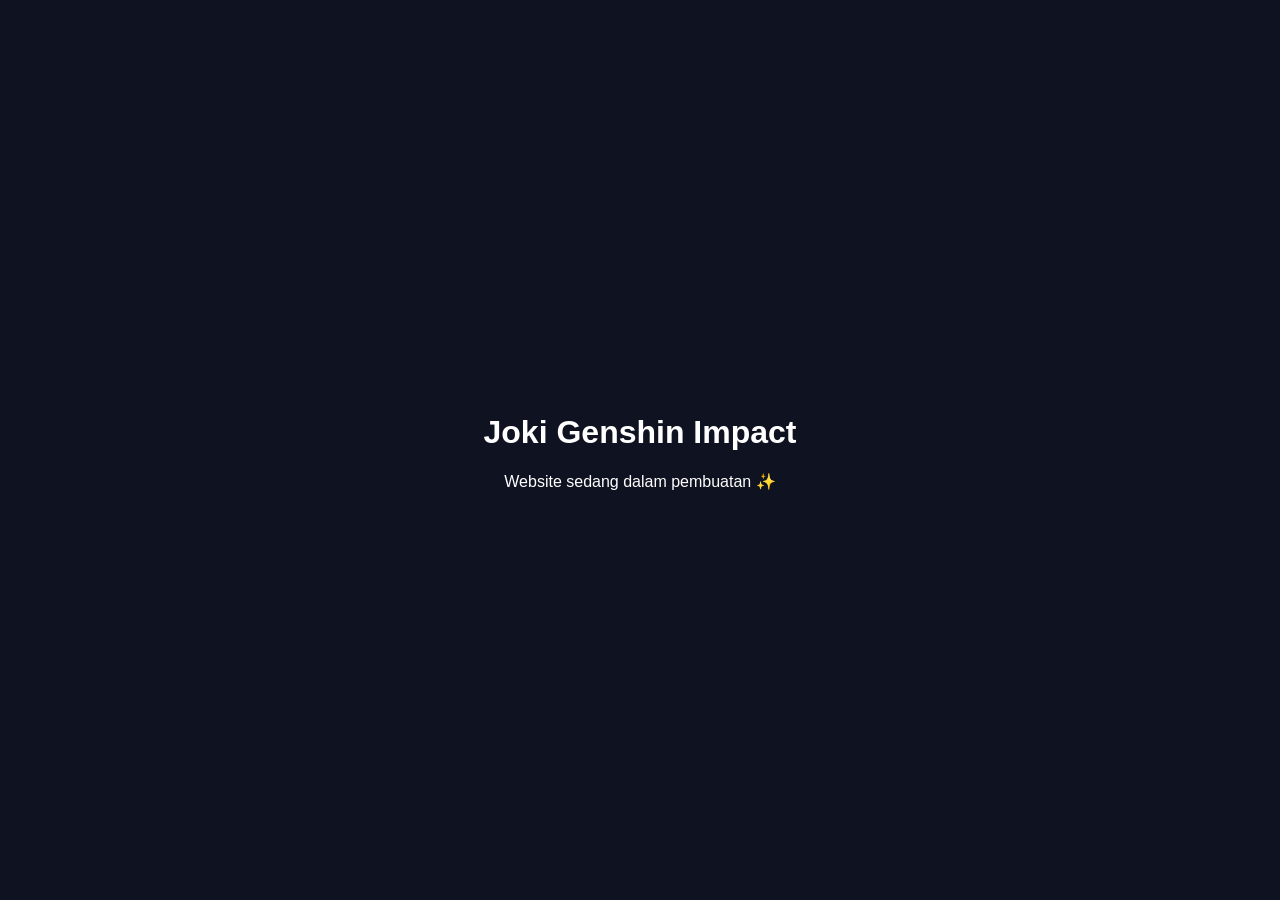
==== index.html @ 16ff42fd "Create index.html" ====
<!DOCTYPE html>
<html lang="id">
<head>
  <meta charset="UTF-8">
  <meta name="viewport" content="width=device-width, initial-scale=1.0">
  <title>Joki Genshin Impact</title>
  <style>
    body { font-family: sans-serif; background: #0f1220; color: #fff;
           display: flex; align-items: center; justify-content: center;
           height: 100vh; margin: 0; text-align: center; }
  </style>
</head>
<body>
  <div>
    <h1>Joki Genshin Impact</h1>
    <p>Website sedang dalam pembuatan ✨</p>
  </div>
</body>
</html>
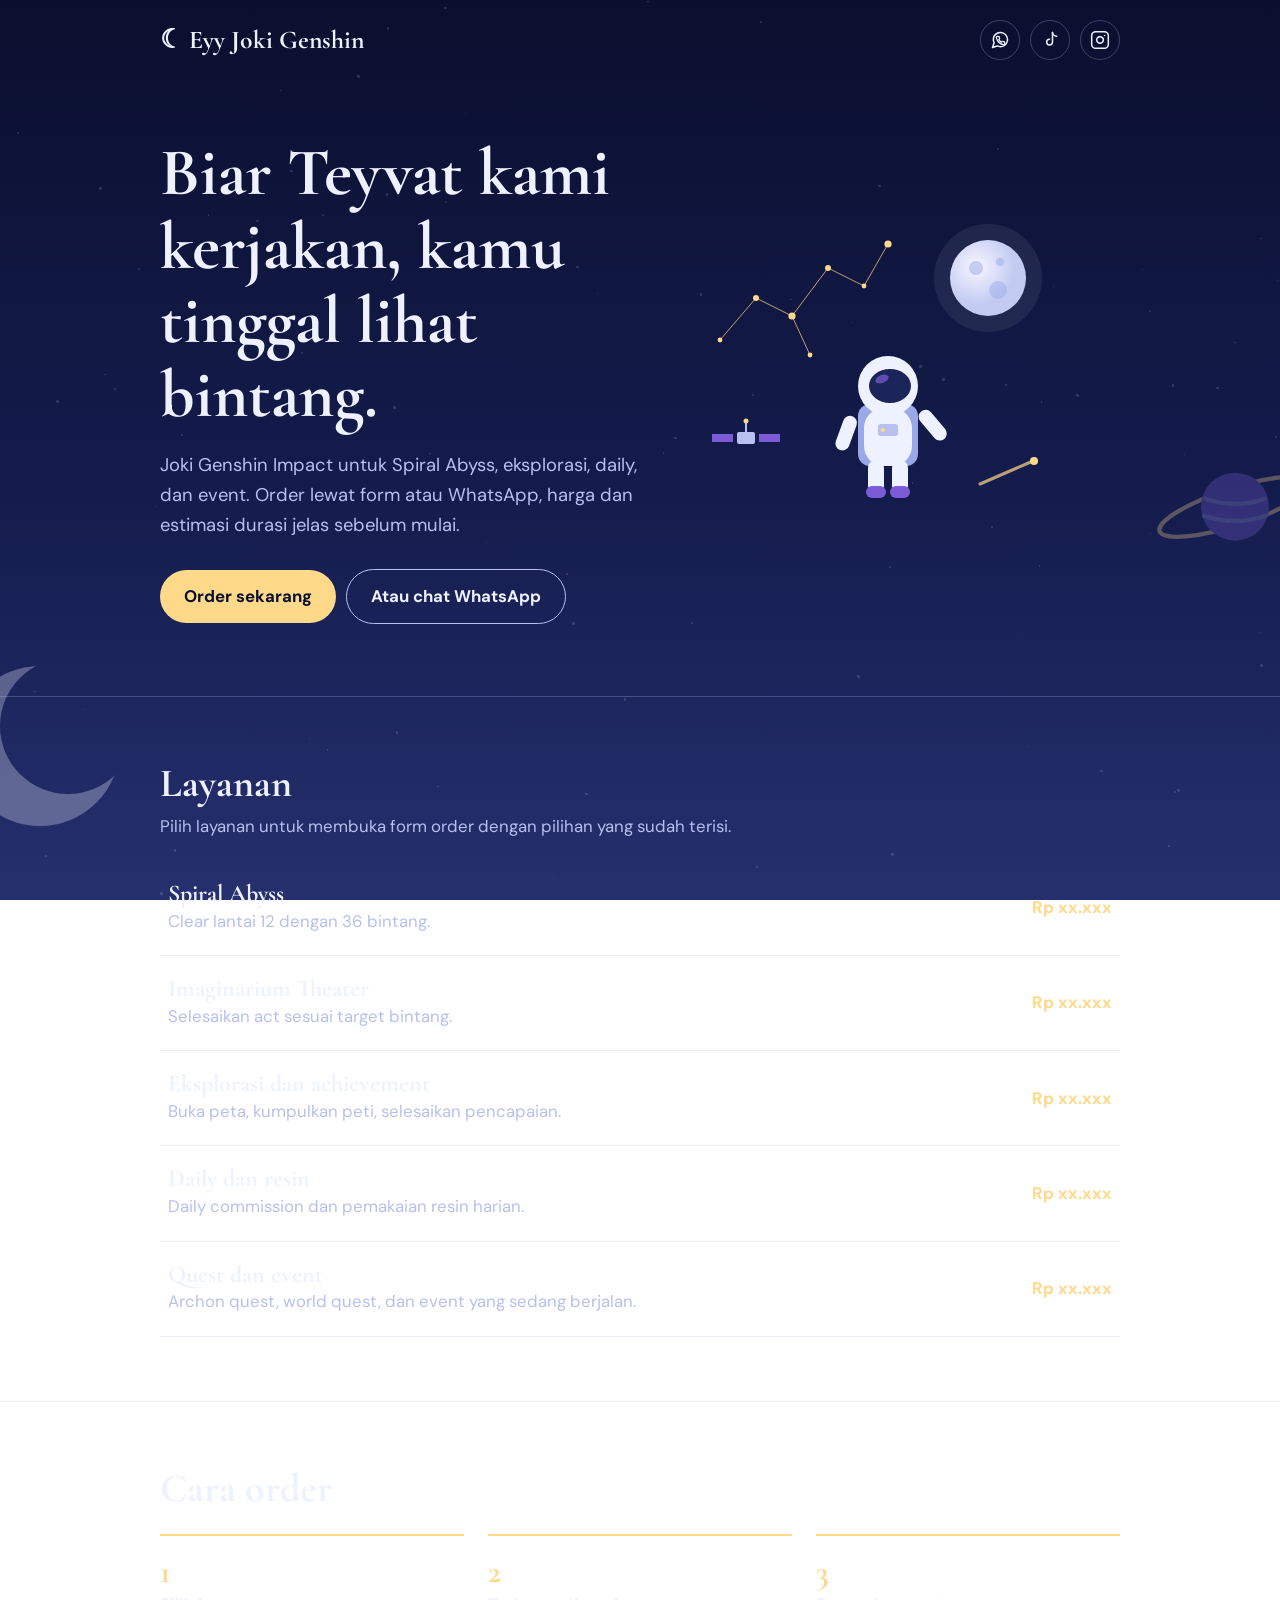
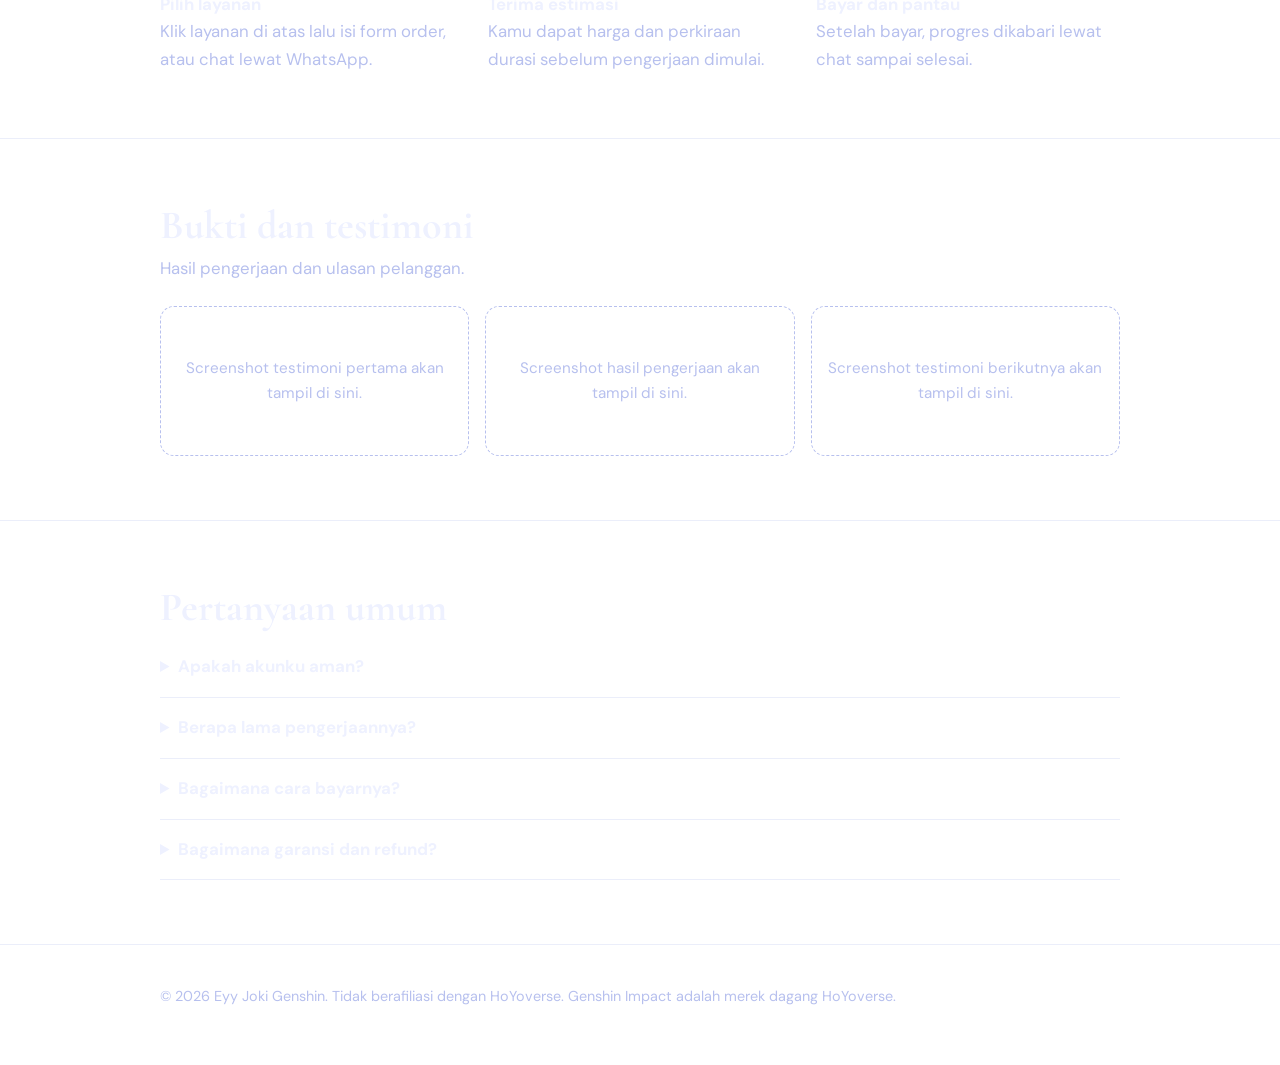
==== commit 9384508e: "Add files via upload" ====
--- a/index.html
+++ b/index.html
@@ -1,19 +1,122 @@
 <!DOCTYPE html>
 <html lang="id">
 <head>
-  <meta charset="UTF-8">
-  <meta name="viewport" content="width=device-width, initial-scale=1.0">
-  <title>Joki Genshin Impact</title>
-  <style>
-    body { font-family: sans-serif; background: #0f1220; color: #fff;
-           display: flex; align-items: center; justify-content: center;
-           height: 100vh; margin: 0; text-align: center; }
-  </style>
+<meta charset="UTF-8">
+<meta name="viewport" content="width=device-width, initial-scale=1.0">
+<title>Eyy Joki Genshin</title>
+<meta name="description" content="Joki Genshin Impact: Spiral Abyss, eksplorasi, daily, dan event. Order lewat WhatsApp.">
+<link rel="preconnect" href="https://fonts.googleapis.com">
+<link rel="preconnect" href="https://fonts.gstatic.com" crossorigin>
+<link href="https://fonts.googleapis.com/css2?family=Cormorant+Garamond:wght@500;700&family=DM+Sans:wght@400;500;700&display=swap" rel="stylesheet">
+<link rel="stylesheet" href="style.css">
 </head>
 <body>
-  <div>
-    <h1>Joki Genshin Impact</h1>
-    <p>Website sedang dalam pembuatan ✨</p>
+<div id="stars" aria-hidden="true"></div>
+
+<header>
+  <div class="wrap">
+    <a class="brand" href="#">☾ Eyy Joki Genshin</a>
+    <div id="social" class="social"></div>
   </div>
+</header>
+
+<main>
+  <div class="wrap hero">
+    <div>
+      <h1>Biar Teyvat kami kerjakan, kamu tinggal lihat bintang.</h1>
+      <p class="lead">Joki Genshin Impact untuk Spiral Abyss, eksplorasi, daily, dan event. Order lewat form atau WhatsApp, harga dan estimasi durasi jelas sebelum mulai.</p>
+      <a class="btn" href="order.html">Order sekarang</a><a class="btn ghost wa" href="#">Atau chat WhatsApp</a>
+    </div>
+    <div class="sky" aria-hidden="true">
+      <svg viewBox="0 0 360 320">
+        <defs><radialGradient id="mg" cx=".35" cy=".35"><stop offset="0" stop-color="#f7f5ff"/><stop offset="1" stop-color="#c3cbf3"/></radialGradient></defs>
+        <g transform="translate(10 10) scale(.6)">
+          <line x1="20" y1="190" x2="80" y2="120"/><line x1="80" y1="120" x2="140" y2="150"/>
+          <line x1="140" y1="150" x2="200" y2="70"/><line x1="200" y1="70" x2="260" y2="100"/>
+          <line x1="260" y1="100" x2="300" y2="30"/><line x1="140" y1="150" x2="170" y2="215"/>
+          <circle class="st" cx="20" cy="190" r="4"/><circle class="st" cx="80" cy="120" r="5"/><circle class="st" cx="140" cy="150" r="6"/>
+          <circle class="st" cx="200" cy="70" r="5"/><circle class="st" cx="260" cy="100" r="4"/><circle class="st" cx="300" cy="30" r="6"/><circle class="st" cx="170" cy="215" r="4"/>
+        </g>
+        <circle cx="290" cy="62" r="54" fill="#eef1ff" opacity=".08"/>
+        <circle cx="290" cy="62" r="38" fill="url(#mg)"/>
+        <circle cx="278" cy="52" r="7" fill="#9aa8e8" opacity=".5"/><circle cx="300" cy="74" r="9" fill="#9aa8e8" opacity=".45"/><circle cx="302" cy="46" r="4" fill="#9aa8e8" opacity=".5"/>
+        <path d="M335 245L282 268" stroke="#ffd98a" stroke-width="3" stroke-linecap="round" opacity=".7"/><circle cx="336" cy="245" r="4" fill="#ffd98a"/>
+        <g transform="translate(48 222)"><g class="sat">
+          <rect x="-9" y="-6" width="18" height="12" rx="2" fill="#b7c0ee"/>
+          <rect x="-34" y="-4" width="21" height="8" fill="#7c5cd6"/><rect x="13" y="-4" width="21" height="8" fill="#7c5cd6"/>
+          <path d="M0-6V-15" stroke="#b7c0ee" stroke-width="2"/><circle cy="-17" r="2.5" fill="#ffd98a"/>
+        </g></g>
+        <g transform="translate(190 200)"><g class="astro">
+          <rect x="-30" y="-12" width="60" height="62" rx="12" fill="#9aa8e8"/>
+          <rect x="-20" y="44" width="16" height="34" rx="8" fill="#eef1ff"/><rect x="4" y="44" width="16" height="34" rx="8" fill="#eef1ff"/>
+          <rect x="-22" y="70" width="20" height="12" rx="6" fill="#7c5cd6"/><rect x="2" y="70" width="20" height="12" rx="6" fill="#7c5cd6"/>
+          <rect x="-24" y="-8" width="48" height="58" rx="20" fill="#eef1ff"/>
+          <rect x="-10" y="8" width="20" height="12" rx="3" fill="#b7c0ee"/><circle cx="-5" cy="14" r="2" fill="#ffd98a"/>
+          <rect x="-44" y="0" width="14" height="36" rx="7" fill="#eef1ff" transform="rotate(20 -37 4)"/>
+          <rect x="30" y="-6" width="14" height="36" rx="7" fill="#eef1ff" transform="rotate(-40 37 0)"/>
+          <circle cx="0" cy="-30" r="30" fill="#eef1ff"/><ellipse cx="2" cy="-30" rx="21" ry="17" fill="#1b2559"/>
+          <ellipse cx="-6" cy="-37" rx="7" ry="4" fill="#7c5cd6" opacity=".7" transform="rotate(-20 -6 -37)"/>
+        </g></g>
+      </svg>
+    </div>
+  </div>
+
+  <section class="block" id="layanan">
+    <div class="wrap">
+      <h2>Layanan</h2>
+      <p class="muted">Pilih layanan untuk membuka form order dengan pilihan yang sudah terisi.</p>
+      <!-- GANTI harga "Rp xx.xxx" sesuai pricelist-mu -->
+      <div style="margin-top:20px">
+        <a class="row" href="order.html?svc=Spiral%20Abyss"><span><span class="svc-name">Spiral Abyss</span><span class="muted">Clear lantai 12 dengan 36 bintang.</span></span><span class="price">Rp xx.xxx</span></a>
+        <a class="row" href="order.html?svc=Imaginarium%20Theater"><span><span class="svc-name">Imaginarium Theater</span><span class="muted">Selesaikan act sesuai target bintang.</span></span><span class="price">Rp xx.xxx</span></a>
+        <a class="row" href="order.html?svc=Eksplorasi%20dan%20achievement"><span><span class="svc-name">Eksplorasi dan achievement</span><span class="muted">Buka peta, kumpulkan peti, selesaikan pencapaian.</span></span><span class="price">Rp xx.xxx</span></a>
+        <a class="row" href="order.html?svc=Daily%20dan%20resin"><span><span class="svc-name">Daily dan resin</span><span class="muted">Daily commission dan pemakaian resin harian.</span></span><span class="price">Rp xx.xxx</span></a>
+        <a class="row" href="order.html?svc=Quest%20dan%20event"><span><span class="svc-name">Quest dan event</span><span class="muted">Archon quest, world quest, dan event yang sedang berjalan.</span></span><span class="price">Rp xx.xxx</span></a>
+      </div>
+    </div>
+  </section>
+
+  <section class="block" id="cara">
+    <div class="wrap">
+      <h2>Cara order</h2>
+      <ol class="steps">
+        <li><strong>Pilih layanan</strong><br><span class="muted">Klik layanan di atas lalu isi form order, atau chat lewat WhatsApp.</span></li>
+        <li><strong>Terima estimasi</strong><br><span class="muted">Kamu dapat harga dan perkiraan durasi sebelum pengerjaan dimulai.</span></li>
+        <li><strong>Bayar dan pantau</strong><br><span class="muted">Setelah bayar, progres dikabari lewat chat sampai selesai.</span></li>
+      </ol>
+    </div>
+  </section>
+
+  <section class="block" id="testimoni">
+    <div class="wrap">
+      <h2>Bukti dan testimoni</h2>
+      <p class="muted">Hasil pengerjaan dan ulasan pelanggan.</p>
+      <!-- GANTI kotak di bawah dengan <img src="nama-file.jpg" alt="..."> saat screenshot sudah ada -->
+      <div class="proof">
+        <div>Screenshot testimoni pertama akan tampil di sini.</div>
+        <div>Screenshot hasil pengerjaan akan tampil di sini.</div>
+        <div>Screenshot testimoni berikutnya akan tampil di sini.</div>
+      </div>
+    </div>
+  </section>
+
+  <section class="block" id="faq">
+    <div class="wrap">
+      <h2>Pertanyaan umum</h2>
+      <details><summary>Apakah akunku aman?</summary><p>Joki dengan login akun melanggar aturan HoYoverse, jadi selalu ada risiko sanksi pada akun. Risiko itu tidak bisa dijamin nol. Pertimbangkan dulu sebelum order, dan tanyakan detailnya lewat chat.</p></details>
+      <details><summary>Berapa lama pengerjaannya?</summary><p>Tergantung layanan dan kondisi akunmu. Estimasi durasi diberikan sebelum pengerjaan dimulai.</p></details>
+      <details><summary>Bagaimana cara bayarnya?</summary><p>Metode pembayaran diinfokan lewat WhatsApp setelah kamu menyetujui harga.</p></details>
+      <details><summary>Bagaimana garansi dan refund?</summary><p>Kebijakan garansi dan refund dijelaskan sebelum kamu bayar.</p></details>
+    </div>
+  </section>
+</main>
+
+<footer>
+  <div class="wrap">
+    <p>© 2026 Eyy Joki Genshin. Tidak berafiliasi dengan HoYoverse. Genshin Impact adalah merek dagang HoYoverse.</p>
+  </div>
+</footer>
+
+<script src="site.js"></script>
 </body>
 </html>
--- a/style.css
+++ b/style.css
@@ -0,0 +1,72 @@
+:root{--night:#0a0f2e;--dusk:#1b2559;--mist:#b7c0ee;--moon:#eef1ff;--star:#ffd98a;--nebula:#7c5cd6;--line:rgba(183,192,238,.28)}
+*{box-sizing:border-box}
+html{scroll-behavior:smooth}
+body{margin:0;color:var(--moon);font:400 1.05rem/1.65 "DM Sans",system-ui,sans-serif;background:linear-gradient(180deg,#0a0f2e 0%,#141c4d 55%,#26306e 100%) fixed;min-height:100vh}
+#stars{position:fixed;inset:0;pointer-events:none;z-index:0}
+#stars i{position:absolute;border-radius:50%;background:#fff;opacity:.15;animation:tw 4s ease-in-out infinite}
+@keyframes tw{50%{opacity:.9}}
+main,header,footer{position:relative;z-index:1}
+.wrap{width:min(960px,100% - 40px);margin:0 auto}
+h1,h2,.brand,.svc-name{font-family:"Cormorant Garamond",Georgia,serif;font-weight:700;line-height:1.1}
+h1{font-size:clamp(2.5rem,7vw,4.2rem);margin:0 0 18px}
+h2{font-size:clamp(1.8rem,4vw,2.5rem);margin:0 0 8px}
+p{margin:0}
+.muted{color:var(--mist)}
+.btn{display:inline-block;background:var(--star);color:var(--night);font-weight:700;text-decoration:none;padding:13px 24px;border-radius:999px}
+.btn:hover{background:#fff}
+a:focus-visible,summary:focus-visible{outline:3px solid var(--star);outline-offset:3px}
+header .wrap{display:flex;justify-content:space-between;align-items:center;padding:20px 0}
+.brand{font-size:1.6rem;color:var(--moon);text-decoration:none}
+.btn.small{padding:9px 18px;font-size:.95rem}
+.hero{display:grid;grid-template-columns:1.2fr 1fr;gap:32px;align-items:center;padding:56px 0 72px}
+.hero p.lead{max-width:34rem;margin-bottom:28px;color:var(--mist);font-size:1.15rem}
+.sky svg{width:100%;height:auto;max-width:360px;justify-self:center}
+.sky line{stroke:var(--star);stroke-width:1.5;stroke-dasharray:140;stroke-dashoffset:140;animation:draw 2.4s ease forwards;opacity:.8}
+.sky line:nth-of-type(2){animation-delay:.5s}.sky line:nth-of-type(3){animation-delay:1s}
+.sky line:nth-of-type(4){animation-delay:1.5s}.sky line:nth-of-type(5){animation-delay:2s}
+.sky line:nth-of-type(6){animation-delay:2.4s}
+@keyframes draw{to{stroke-dashoffset:0}}
+.sky .st{fill:var(--star)}
+section.block{padding:64px 0;border-top:1px solid var(--line)}
+.row{display:flex;justify-content:space-between;align-items:center;gap:16px;padding:20px 8px;border-bottom:1px solid var(--line);text-decoration:none;color:inherit}
+.row:hover{background:rgba(124,92,214,.18)}
+.svc-name{font-size:1.5rem;display:block}
+.price{white-space:nowrap;font-weight:700;color:var(--star)}
+.steps{list-style:none;padding:0;margin:24px 0 0;display:grid;grid-template-columns:repeat(3,1fr);gap:24px;counter-reset:s}
+.steps li{counter-increment:s;padding-top:16px;border-top:2px solid var(--star)}
+.steps li::before{content:counter(s);display:block;font:700 2rem "Cormorant Garamond",Georgia,serif;color:var(--star)}
+.proof{display:grid;grid-template-columns:repeat(3,1fr);gap:16px;margin-top:24px}
+.proof div{min-height:150px;display:flex;align-items:center;justify-content:center;text-align:center;padding:16px;border:1px dashed var(--mist);border-radius:14px;color:var(--mist);font-size:.95rem}
+details{border-bottom:1px solid var(--line);padding:16px 0}
+summary{cursor:pointer;font-weight:700}
+details p{margin-top:10px;color:var(--mist);max-width:40rem}
+footer{padding:40px 0 56px;border-top:1px solid var(--line);color:var(--mist);font-size:.9rem}
+@media(max-width:720px){.hero{grid-template-columns:1fr;padding-top:32px}.sky{order:-1}.sky svg{max-width:240px}.steps,.proof{grid-template-columns:1fr}.row{align-items:flex-start;flex-direction:column;gap:6px}}
+@media(prefers-reduced-motion:reduce){#stars i{animation:none;opacity:.6}.sky line{animation:none;stroke-dashoffset:0}html{scroll-behavior:auto}}
+
+.social{display:flex;gap:10px}
+.icon-btn{width:40px;height:40px;display:grid;place-items:center;border:1px solid var(--line);border-radius:50%;color:var(--moon);transition:background .2s,color .2s}
+.icon-btn:hover{background:var(--star);color:var(--night)}
+.icon-btn svg{width:20px;height:20px;fill:none;stroke:currentColor;stroke-width:1.8;stroke-linecap:round;stroke-linejoin:round}
+.btn.ghost{background:transparent;color:var(--moon);border:1px solid var(--mist)}
+.btn.ghost:hover{background:rgba(238,241,255,.14)}
+.hero .btn+.btn{margin-left:10px}
+.astro,.sat{animation:float 7s ease-in-out infinite}
+.sat{animation-duration:10s;animation-direction:reverse}
+@keyframes float{50%{transform:translateY(-9px)}}
+.deco{position:fixed;inset:0;z-index:0;pointer-events:none;overflow:hidden}
+.deco svg{position:absolute;opacity:.3}
+.deco .d-moon{width:200px;left:-60px;bottom:6%}
+.deco .d-planet{width:170px;right:-40px;top:50%}
+.order h1{margin-top:24px}
+form{display:grid;gap:18px;max-width:560px;margin-top:28px}
+label{display:grid;gap:6px;font-weight:500}
+input,select,textarea{font:inherit;color:var(--moon);color-scheme:dark;background:rgba(10,15,46,.7);border:1px solid var(--line);border-radius:12px;padding:12px 14px}
+input:focus-visible,select:focus-visible,textarea:focus-visible{outline:3px solid var(--star);outline-offset:2px}
+.actions{display:flex;flex-wrap:wrap;gap:12px}
+button.btn{border:0;font:inherit;font-weight:700;cursor:pointer}
+button.btn.ghost{border:1px solid var(--mist)}
+#status{min-height:1.6em;color:var(--star)}
+.note{font-size:.95rem;color:var(--mist);max-width:36rem}
+@media(max-width:720px){.deco{display:none}.hero .btn+.btn{margin:12px 0 0}}
+@media(prefers-reduced-motion:reduce){.astro,.sat{animation:none}}
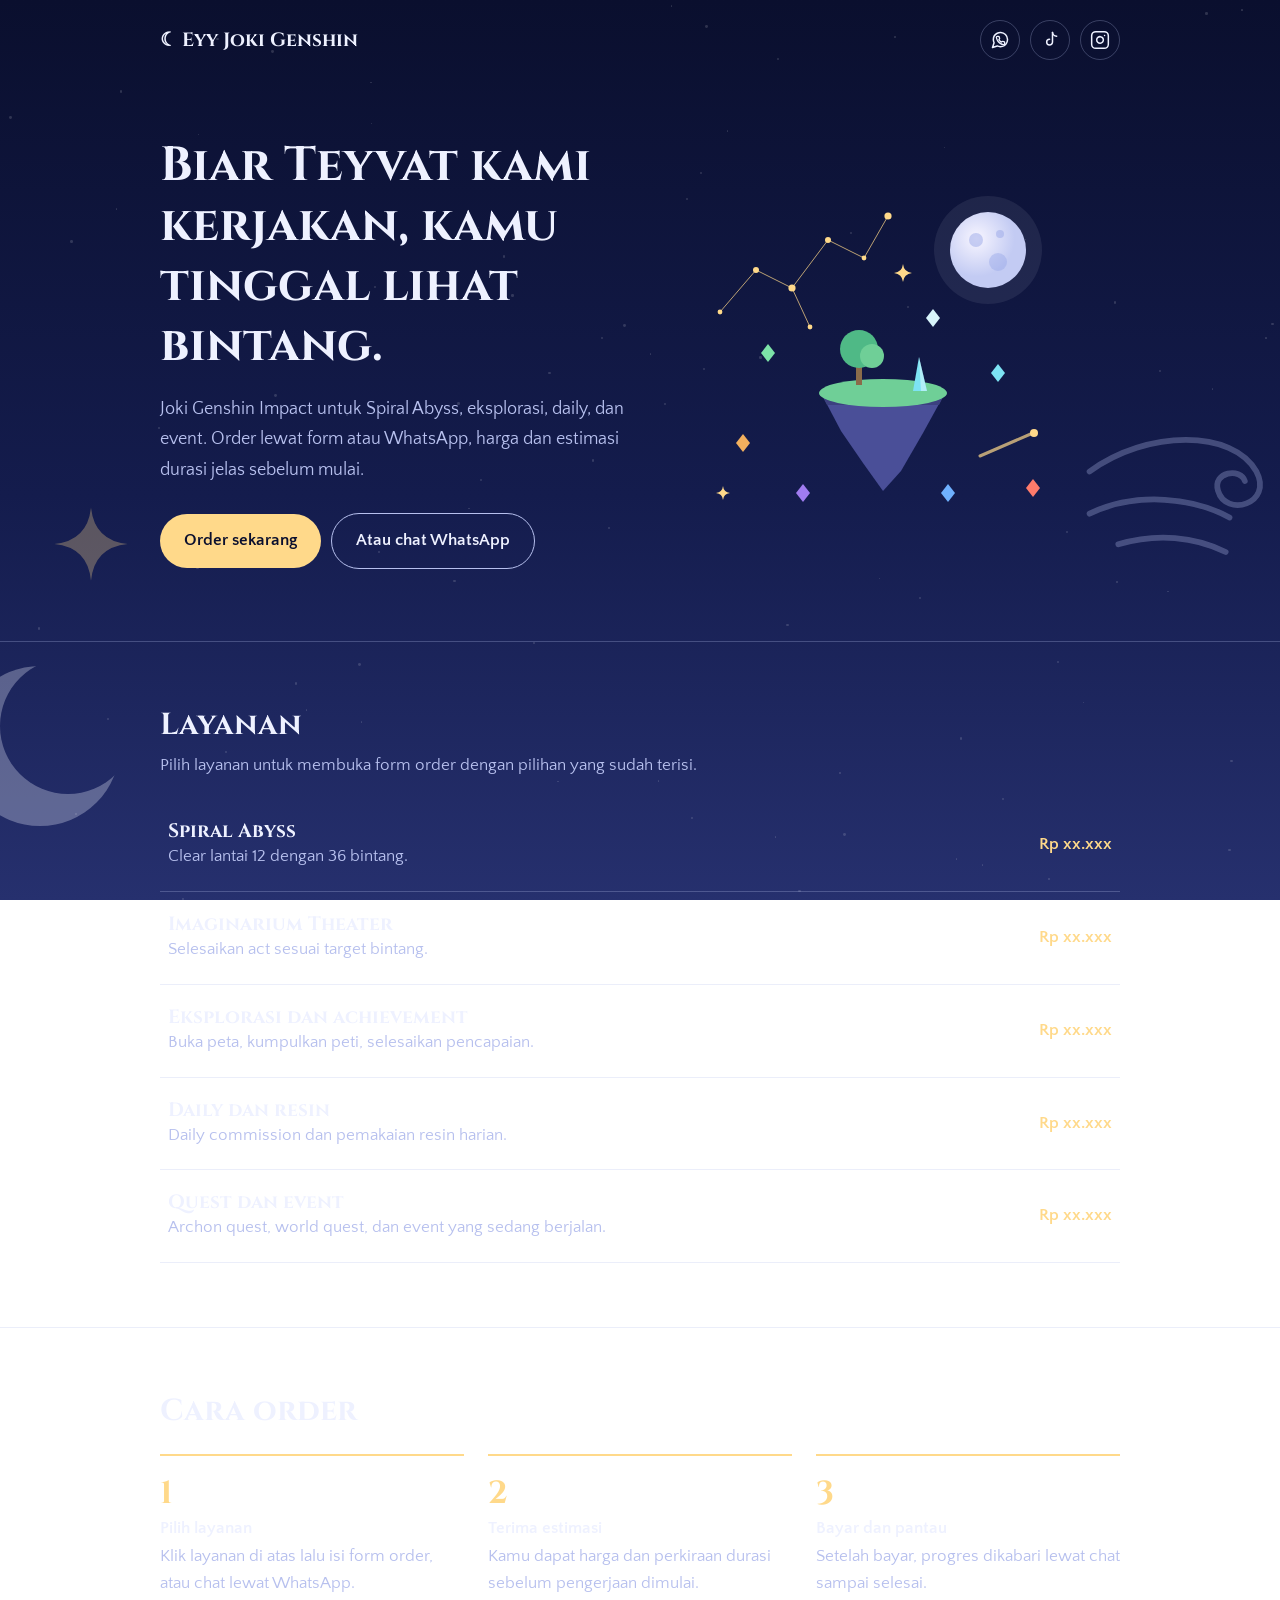
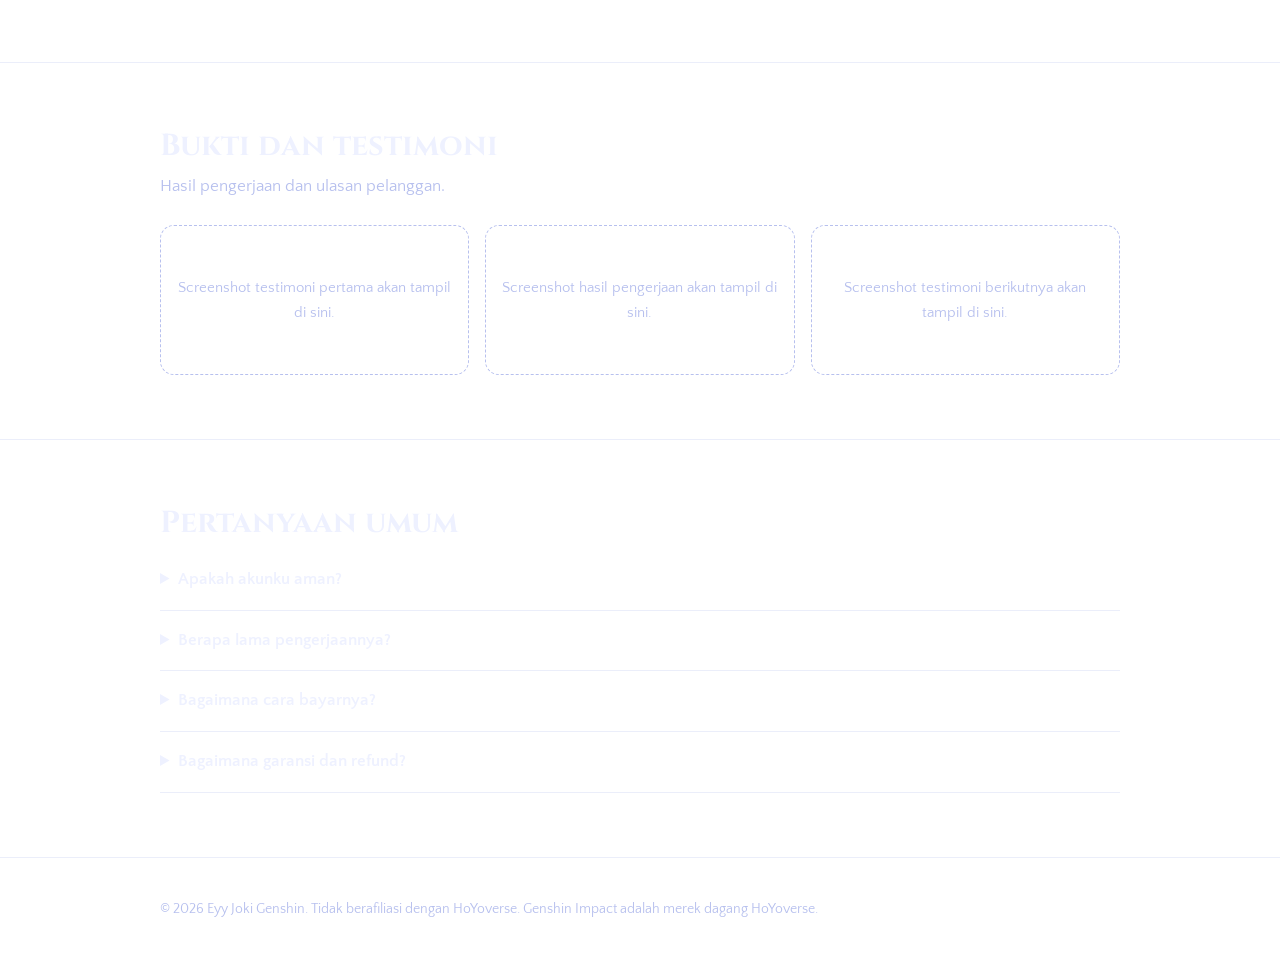
==== commit fb935ca2: "Add files via upload" ====
--- a/index.html
+++ b/index.html
@@ -7,7 +7,7 @@
 <meta name="description" content="Joki Genshin Impact: Spiral Abyss, eksplorasi, daily, dan event. Order lewat WhatsApp.">
 <link rel="preconnect" href="https://fonts.googleapis.com">
 <link rel="preconnect" href="https://fonts.gstatic.com" crossorigin>
-<link href="https://fonts.googleapis.com/css2?family=Cormorant+Garamond:wght@500;700&family=DM+Sans:wght@400;500;700&display=swap" rel="stylesheet">
+<link href="https://fonts.googleapis.com/css2?family=Cinzel:wght@500;700&family=Quattrocento+Sans:wght@400;700&display=swap" rel="stylesheet">
 <link rel="stylesheet" href="style.css">
 </head>
 <body>
@@ -41,22 +41,16 @@
         <circle cx="290" cy="62" r="38" fill="url(#mg)"/>
         <circle cx="278" cy="52" r="7" fill="#9aa8e8" opacity=".5"/><circle cx="300" cy="74" r="9" fill="#9aa8e8" opacity=".45"/><circle cx="302" cy="46" r="4" fill="#9aa8e8" opacity=".5"/>
         <path d="M335 245L282 268" stroke="#ffd98a" stroke-width="3" stroke-linecap="round" opacity=".7"/><circle cx="336" cy="245" r="4" fill="#ffd98a"/>
-        <g transform="translate(48 222)"><g class="sat">
-          <rect x="-9" y="-6" width="18" height="12" rx="2" fill="#b7c0ee"/>
-          <rect x="-34" y="-4" width="21" height="8" fill="#7c5cd6"/><rect x="13" y="-4" width="21" height="8" fill="#7c5cd6"/>
-          <path d="M0-6V-15" stroke="#b7c0ee" stroke-width="2"/><circle cy="-17" r="2.5" fill="#ffd98a"/>
+        <g class="sat"><path transform="translate(70 165)" d="M0-9L7 0 0 9-7 0Z" fill="#7de3a8"/><path transform="translate(300 185)" d="M0-9L7 0 0 9-7 0Z" fill="#7de3f4"/><path transform="translate(45 255)" d="M0-9L7 0 0 9-7 0Z" fill="#f2b05e"/><path transform="translate(105 305)" d="M0-9L7 0 0 9-7 0Z" fill="#a07cf0"/><path transform="translate(250 305)" d="M0-9L7 0 0 9-7 0Z" fill="#6fb1ff"/><path transform="translate(335 300)" d="M0-9L7 0 0 9-7 0Z" fill="#ff7b6b"/><path transform="translate(235 130)" d="M0-9L7 0 0 9-7 0Z" fill="#d8f4fb"/></g>
+        <g transform="translate(185 205)"><g class="astro">
+          <path d="M-62 0H62L40 40 18 78 0 98-20 70-42 38Z" fill="#4a4f98"/>
+          <path d="M-62 0H62L56 12H-56Z" fill="#3c4180"/>
+          <ellipse cx="0" cy="0" rx="64" ry="14" fill="#6fcf97"/>
+          <rect x="-27" y="-34" width="6" height="26" fill="#8b6b4a"/>
+          <circle cx="-24" cy="-44" r="19" fill="#4fb986"/><circle cx="-11" cy="-37" r="12" fill="#6fcf97"/>
+          <path d="M30-2 36-36 44-2Z" fill="#7de3f4"/><path d="M36-36 44-2H38Z" fill="#fff" opacity=".4"/>
         </g></g>
-        <g transform="translate(190 200)"><g class="astro">
-          <rect x="-30" y="-12" width="60" height="62" rx="12" fill="#9aa8e8"/>
-          <rect x="-20" y="44" width="16" height="34" rx="8" fill="#eef1ff"/><rect x="4" y="44" width="16" height="34" rx="8" fill="#eef1ff"/>
-          <rect x="-22" y="70" width="20" height="12" rx="6" fill="#7c5cd6"/><rect x="2" y="70" width="20" height="12" rx="6" fill="#7c5cd6"/>
-          <rect x="-24" y="-8" width="48" height="58" rx="20" fill="#eef1ff"/>
-          <rect x="-10" y="8" width="20" height="12" rx="3" fill="#b7c0ee"/><circle cx="-5" cy="14" r="2" fill="#ffd98a"/>
-          <rect x="-44" y="0" width="14" height="36" rx="7" fill="#eef1ff" transform="rotate(20 -37 4)"/>
-          <rect x="30" y="-6" width="14" height="36" rx="7" fill="#eef1ff" transform="rotate(-40 37 0)"/>
-          <circle cx="0" cy="-30" r="30" fill="#eef1ff"/><ellipse cx="2" cy="-30" rx="21" ry="17" fill="#1b2559"/>
-          <ellipse cx="-6" cy="-37" rx="7" ry="4" fill="#7c5cd6" opacity=".7" transform="rotate(-20 -6 -37)"/>
-        </g></g>
+        <g fill="#ffd98a"><path transform="translate(205 85) scale(.9)" d="M0-10Q1-1 10 0Q1 1 0 10Q-1 1-10 0Q-1-1 0-10Z"/><path transform="translate(25 305) scale(.7)" d="M0-10Q1-1 10 0Q1 1 0 10Q-1 1-10 0Q-1-1 0-10Z"/></g>
       </svg>
     </div>
   </div>
@@ -117,6 +111,7 @@
   </div>
 </footer>
 
+<script src="config.js"></script>
 <script src="site.js"></script>
 </body>
 </html>
--- a/style.css
+++ b/style.css
@@ -1,22 +1,22 @@
 :root{--night:#0a0f2e;--dusk:#1b2559;--mist:#b7c0ee;--moon:#eef1ff;--star:#ffd98a;--nebula:#7c5cd6;--line:rgba(183,192,238,.28)}
 *{box-sizing:border-box}
 html{scroll-behavior:smooth}
-body{margin:0;color:var(--moon);font:400 1.05rem/1.65 "DM Sans",system-ui,sans-serif;background:linear-gradient(180deg,#0a0f2e 0%,#141c4d 55%,#26306e 100%) fixed;min-height:100vh}
+body{margin:0;color:var(--moon);font:400 1.05rem/1.65 "Quattrocento Sans",system-ui,sans-serif;background:linear-gradient(180deg,#0a0f2e 0%,#141c4d 55%,#26306e 100%) fixed;min-height:100vh}
 #stars{position:fixed;inset:0;pointer-events:none;z-index:0}
 #stars i{position:absolute;border-radius:50%;background:#fff;opacity:.15;animation:tw 4s ease-in-out infinite}
 @keyframes tw{50%{opacity:.9}}
 main,header,footer{position:relative;z-index:1}
 .wrap{width:min(960px,100% - 40px);margin:0 auto}
-h1,h2,.brand,.svc-name{font-family:"Cormorant Garamond",Georgia,serif;font-weight:700;line-height:1.1}
-h1{font-size:clamp(2.5rem,7vw,4.2rem);margin:0 0 18px}
-h2{font-size:clamp(1.8rem,4vw,2.5rem);margin:0 0 8px}
+h1,h2,.brand,.svc-name{font-family:"Cinzel",Georgia,serif;font-weight:700;line-height:1.25}
+h1{font-size:clamp(1.9rem,5vw,3rem);margin:0 0 18px}
+h2{font-size:clamp(1.4rem,3.4vw,1.9rem);margin:0 0 8px}
 p{margin:0}
 .muted{color:var(--mist)}
 .btn{display:inline-block;background:var(--star);color:var(--night);font-weight:700;text-decoration:none;padding:13px 24px;border-radius:999px}
 .btn:hover{background:#fff}
 a:focus-visible,summary:focus-visible{outline:3px solid var(--star);outline-offset:3px}
 header .wrap{display:flex;justify-content:space-between;align-items:center;padding:20px 0}
-.brand{font-size:1.6rem;color:var(--moon);text-decoration:none}
+.brand{font-size:1.2rem;color:var(--moon);text-decoration:none}
 .btn.small{padding:9px 18px;font-size:.95rem}
 .hero{display:grid;grid-template-columns:1.2fr 1fr;gap:32px;align-items:center;padding:56px 0 72px}
 .hero p.lead{max-width:34rem;margin-bottom:28px;color:var(--mist);font-size:1.15rem}
@@ -30,11 +30,11 @@
 section.block{padding:64px 0;border-top:1px solid var(--line)}
 .row{display:flex;justify-content:space-between;align-items:center;gap:16px;padding:20px 8px;border-bottom:1px solid var(--line);text-decoration:none;color:inherit}
 .row:hover{background:rgba(124,92,214,.18)}
-.svc-name{font-size:1.5rem;display:block}
+.svc-name{font-size:1.2rem;display:block}
 .price{white-space:nowrap;font-weight:700;color:var(--star)}
 .steps{list-style:none;padding:0;margin:24px 0 0;display:grid;grid-template-columns:repeat(3,1fr);gap:24px;counter-reset:s}
 .steps li{counter-increment:s;padding-top:16px;border-top:2px solid var(--star)}
-.steps li::before{content:counter(s);display:block;font:700 2rem "Cormorant Garamond",Georgia,serif;color:var(--star)}
+.steps li::before{content:counter(s);display:block;font:700 2rem "Cinzel",Georgia,serif;color:var(--star)}
 .proof{display:grid;grid-template-columns:repeat(3,1fr);gap:16px;margin-top:24px}
 .proof div{min-height:150px;display:flex;align-items:center;justify-content:center;text-align:center;padding:16px;border:1px dashed var(--mist);border-radius:14px;color:var(--mist);font-size:.95rem}
 details{border-bottom:1px solid var(--line);padding:16px 0}
@@ -57,7 +57,8 @@
 .deco{position:fixed;inset:0;z-index:0;pointer-events:none;overflow:hidden}
 .deco svg{position:absolute;opacity:.3}
 .deco .d-moon{width:200px;left:-60px;bottom:6%}
-.deco .d-planet{width:170px;right:-40px;top:50%}
+.deco .d-wind{width:230px;right:-30px;top:46%}
+.deco .d-spark{width:80px;left:4%;top:56%}
 .order h1{margin-top:24px}
 form{display:grid;gap:18px;max-width:560px;margin-top:28px}
 label{display:grid;gap:6px;font-weight:500}
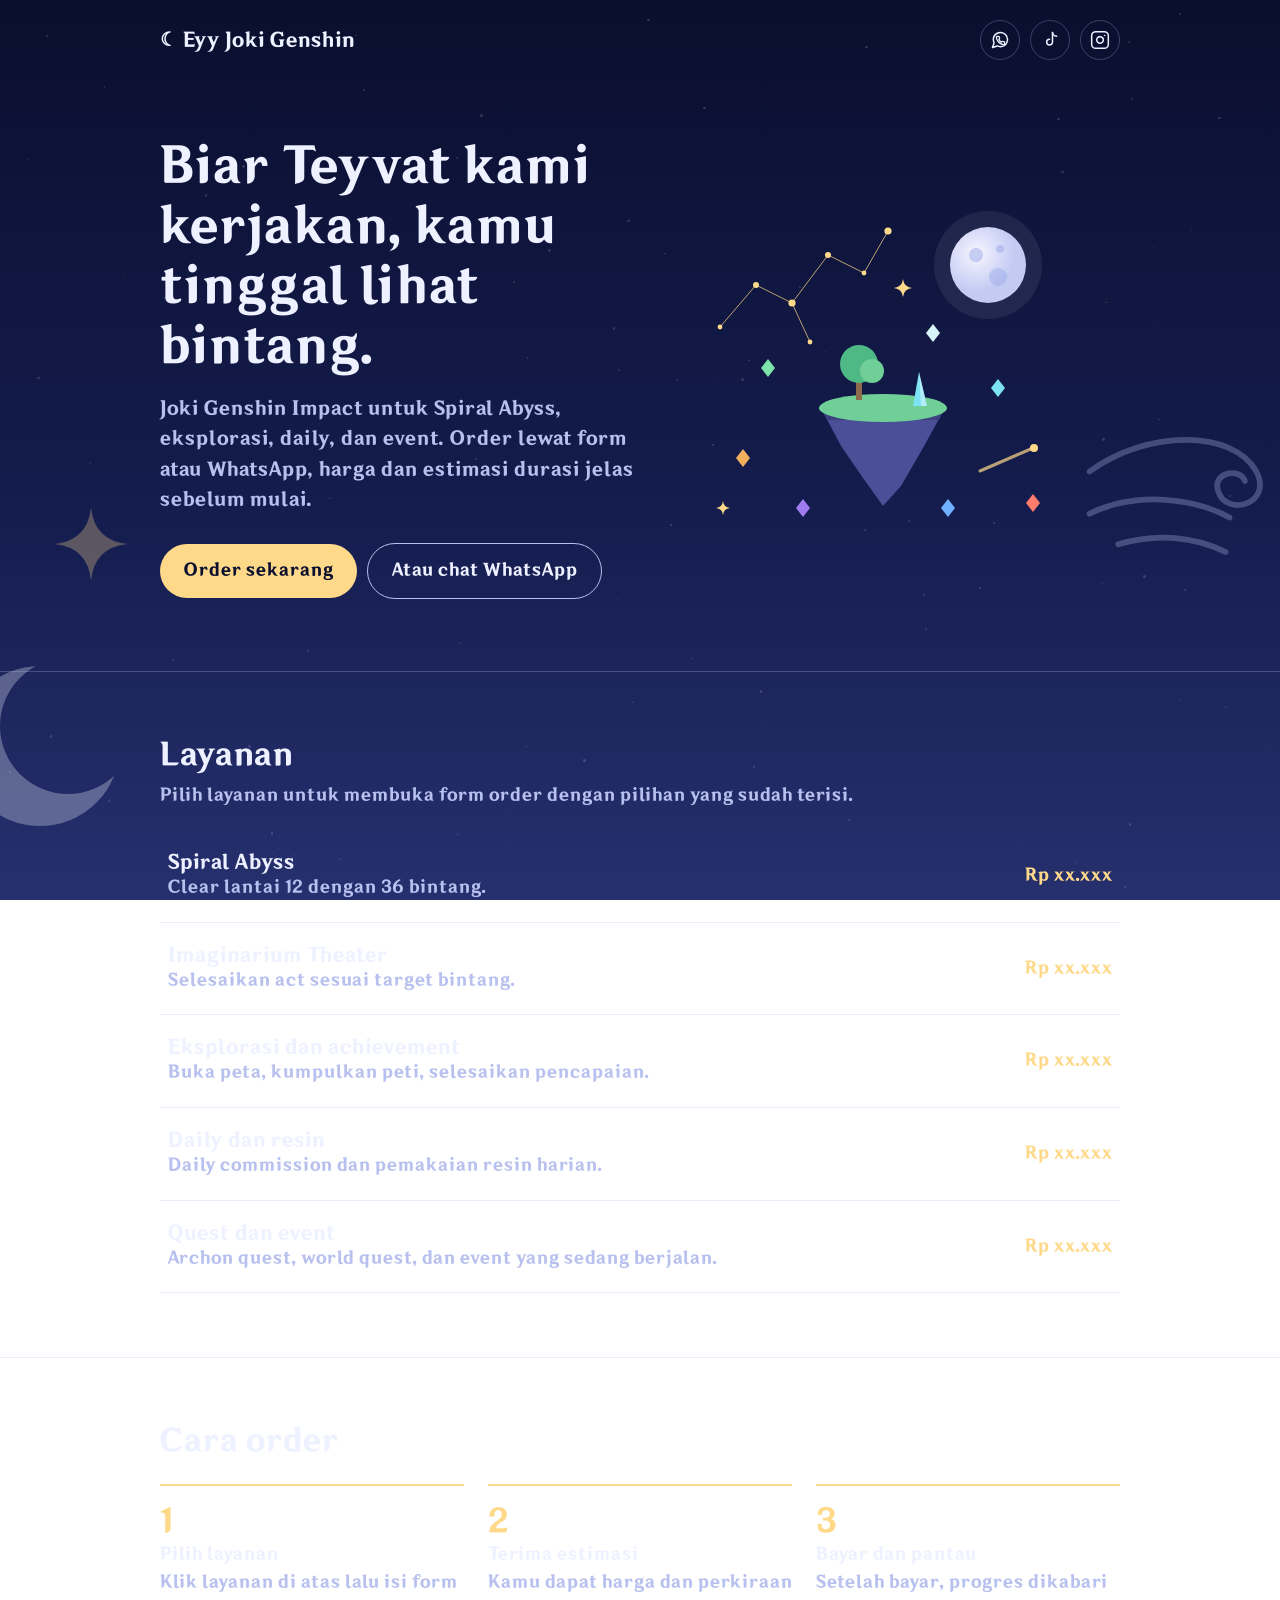
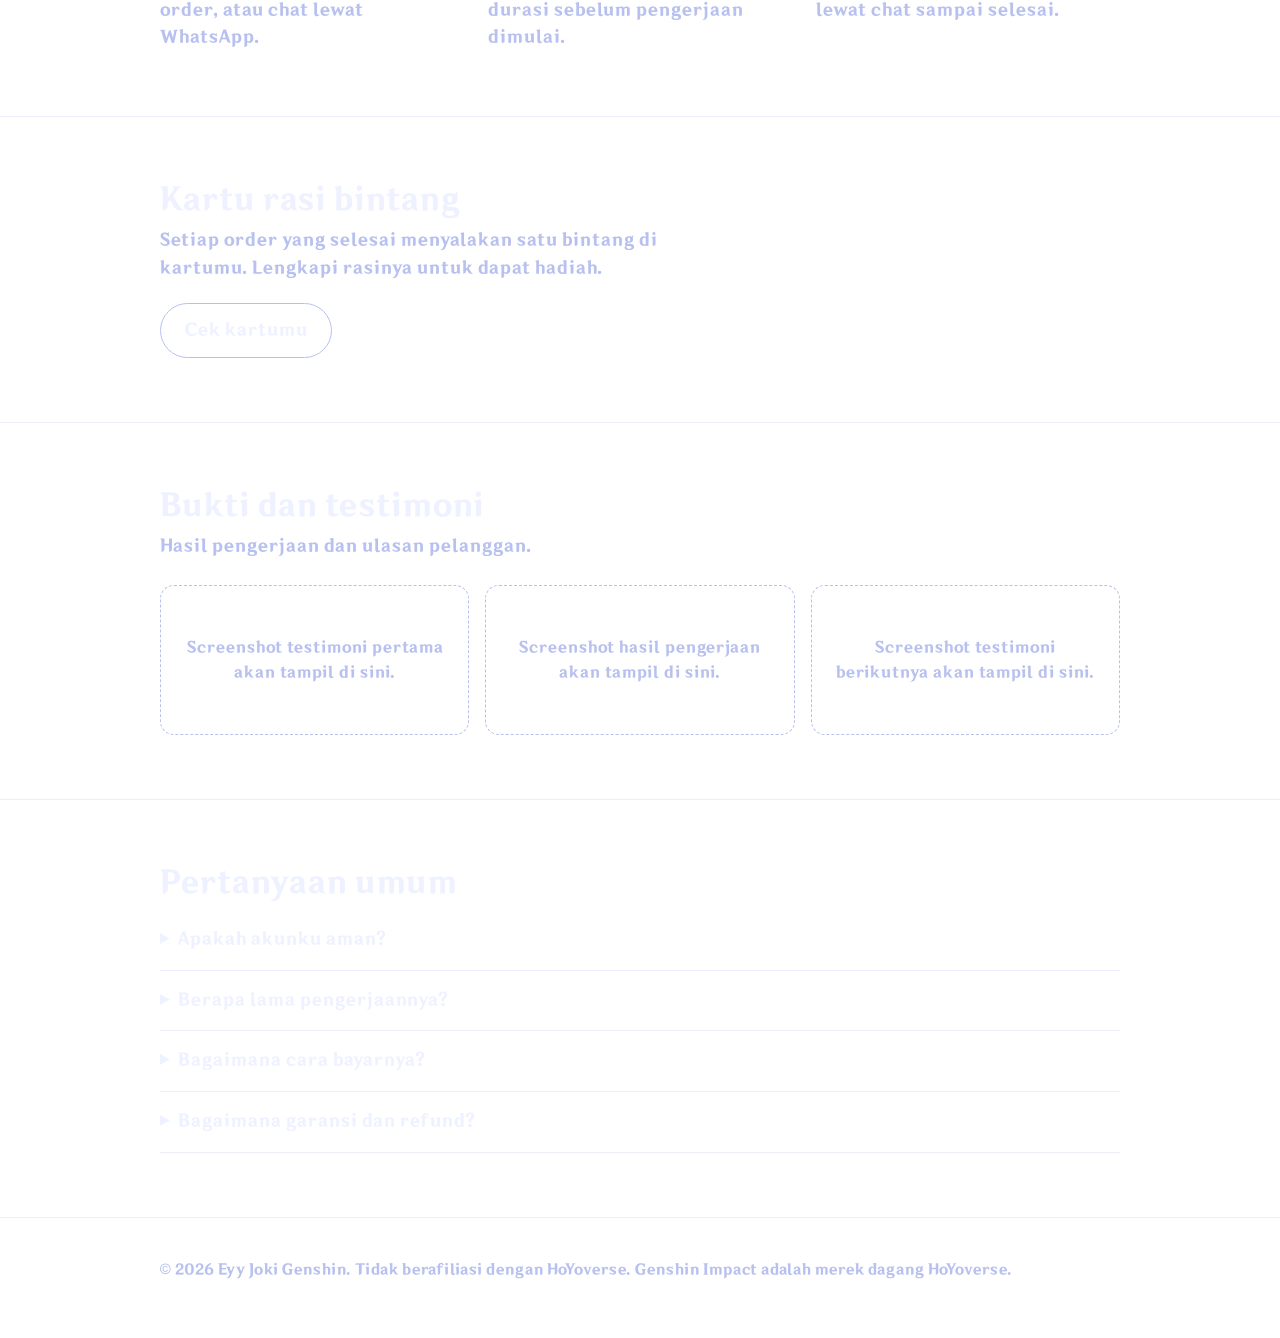
==== commit ffc0200e: "Add files via upload" ====
--- a/index.html
+++ b/index.html
@@ -81,6 +81,14 @@
     </div>
   </section>
 
+  <section class="block" id="kartu">
+    <div class="wrap">
+      <h2>Kartu rasi bintang</h2>
+      <p class="muted" style="max-width:34rem;margin-bottom:20px">Setiap order yang selesai menyalakan satu bintang di kartumu. Lengkapi rasinya untuk dapat hadiah.</p>
+      <a class="btn ghost" href="kartu.html">Cek kartumu</a>
+    </div>
+  </section>
+
   <section class="block" id="testimoni">
     <div class="wrap">
       <h2>Bukti dan testimoni</h2>
--- a/style.css
+++ b/style.css
@@ -1,13 +1,14 @@
+@font-face{font-family:"GI";src:url("GI.ttf") format("truetype");font-weight:100 900;font-display:swap}
 :root{--night:#0a0f2e;--dusk:#1b2559;--mist:#b7c0ee;--moon:#eef1ff;--star:#ffd98a;--nebula:#7c5cd6;--line:rgba(183,192,238,.28)}
 *{box-sizing:border-box}
 html{scroll-behavior:smooth}
-body{margin:0;color:var(--moon);font:400 1.05rem/1.65 "Quattrocento Sans",system-ui,sans-serif;background:linear-gradient(180deg,#0a0f2e 0%,#141c4d 55%,#26306e 100%) fixed;min-height:100vh}
+body{margin:0;color:var(--moon);font:400 1.05rem/1.65 "GI","Quattrocento Sans",system-ui,sans-serif;background:linear-gradient(180deg,#0a0f2e 0%,#141c4d 55%,#26306e 100%) fixed;min-height:100vh}
 #stars{position:fixed;inset:0;pointer-events:none;z-index:0}
 #stars i{position:absolute;border-radius:50%;background:#fff;opacity:.15;animation:tw 4s ease-in-out infinite}
 @keyframes tw{50%{opacity:.9}}
 main,header,footer{position:relative;z-index:1}
 .wrap{width:min(960px,100% - 40px);margin:0 auto}
-h1,h2,.brand,.svc-name{font-family:"Cinzel",Georgia,serif;font-weight:700;line-height:1.25}
+h1,h2,.brand,.svc-name{font-family:"GI","Cinzel",Georgia,serif;font-weight:700;line-height:1.25}
 h1{font-size:clamp(1.9rem,5vw,3rem);margin:0 0 18px}
 h2{font-size:clamp(1.4rem,3.4vw,1.9rem);margin:0 0 8px}
 p{margin:0}
@@ -34,7 +35,7 @@
 .price{white-space:nowrap;font-weight:700;color:var(--star)}
 .steps{list-style:none;padding:0;margin:24px 0 0;display:grid;grid-template-columns:repeat(3,1fr);gap:24px;counter-reset:s}
 .steps li{counter-increment:s;padding-top:16px;border-top:2px solid var(--star)}
-.steps li::before{content:counter(s);display:block;font:700 2rem "Cinzel",Georgia,serif;color:var(--star)}
+.steps li::before{content:counter(s);display:block;font:700 2rem "GI","Cinzel",Georgia,serif;color:var(--star)}
 .proof{display:grid;grid-template-columns:repeat(3,1fr);gap:16px;margin-top:24px}
 .proof div{min-height:150px;display:flex;align-items:center;justify-content:center;text-align:center;padding:16px;border:1px dashed var(--mist);border-radius:14px;color:var(--mist);font-size:.95rem}
 details{border-bottom:1px solid var(--line);padding:16px 0}
@@ -71,3 +72,22 @@
 .note{font-size:.95rem;color:var(--mist);max-width:36rem}
 @media(max-width:720px){.deco{display:none}.hero .btn+.btn{margin:12px 0 0}}
 @media(prefers-reduced-motion:reduce){.astro,.sat{animation:none}}
+
+.lookup .btn{justify-self:start}
+.cardbox{margin-top:24px;max-width:560px;padding:22px;border:1px solid var(--line);border-radius:18px;background:rgba(27,37,89,.6)}
+.cardbox .ch{display:flex;justify-content:space-between;align-items:center;gap:12px}
+.cardbox .ch h2{margin:0}
+.code{font-weight:700;color:var(--star);letter-spacing:.04em}
+.cardbox svg{display:block;width:100%;height:auto;margin:14px auto}
+.ln{stroke:var(--mist);stroke-width:1.5;stroke-dasharray:4 5;opacity:.3}
+.ln.on{stroke:var(--star);stroke-dasharray:140;stroke-dashoffset:140;opacity:.9;animation:draw 1s ease forwards}
+.sd{fill:none;stroke:var(--mist);stroke-width:1.5;opacity:.6}
+.sd.on{fill:var(--star);stroke:none;opacity:1;filter:drop-shadow(0 0 6px #ffd98a);transform-box:fill-box;transform-origin:center;animation:pop .6s ease both}
+@keyframes pop{from{opacity:0;transform:scale(.2)}to{opacity:1;transform:scale(1)}}
+.status-text{font-weight:700;margin:0}
+.rew{list-style:none;padding:0;margin:16px 0 0}
+.rew li{display:flex;justify-content:space-between;gap:12px;padding:12px 0;border-top:1px solid var(--line);color:var(--mist)}
+.rew li.got{color:var(--moon)}
+.rew li.got b{color:var(--star)}
+.rules{max-width:36rem;color:var(--mist);padding-left:20px}
+@media(prefers-reduced-motion:reduce){.ln.on{animation:none;stroke-dashoffset:0}.sd.on{animation:none}}
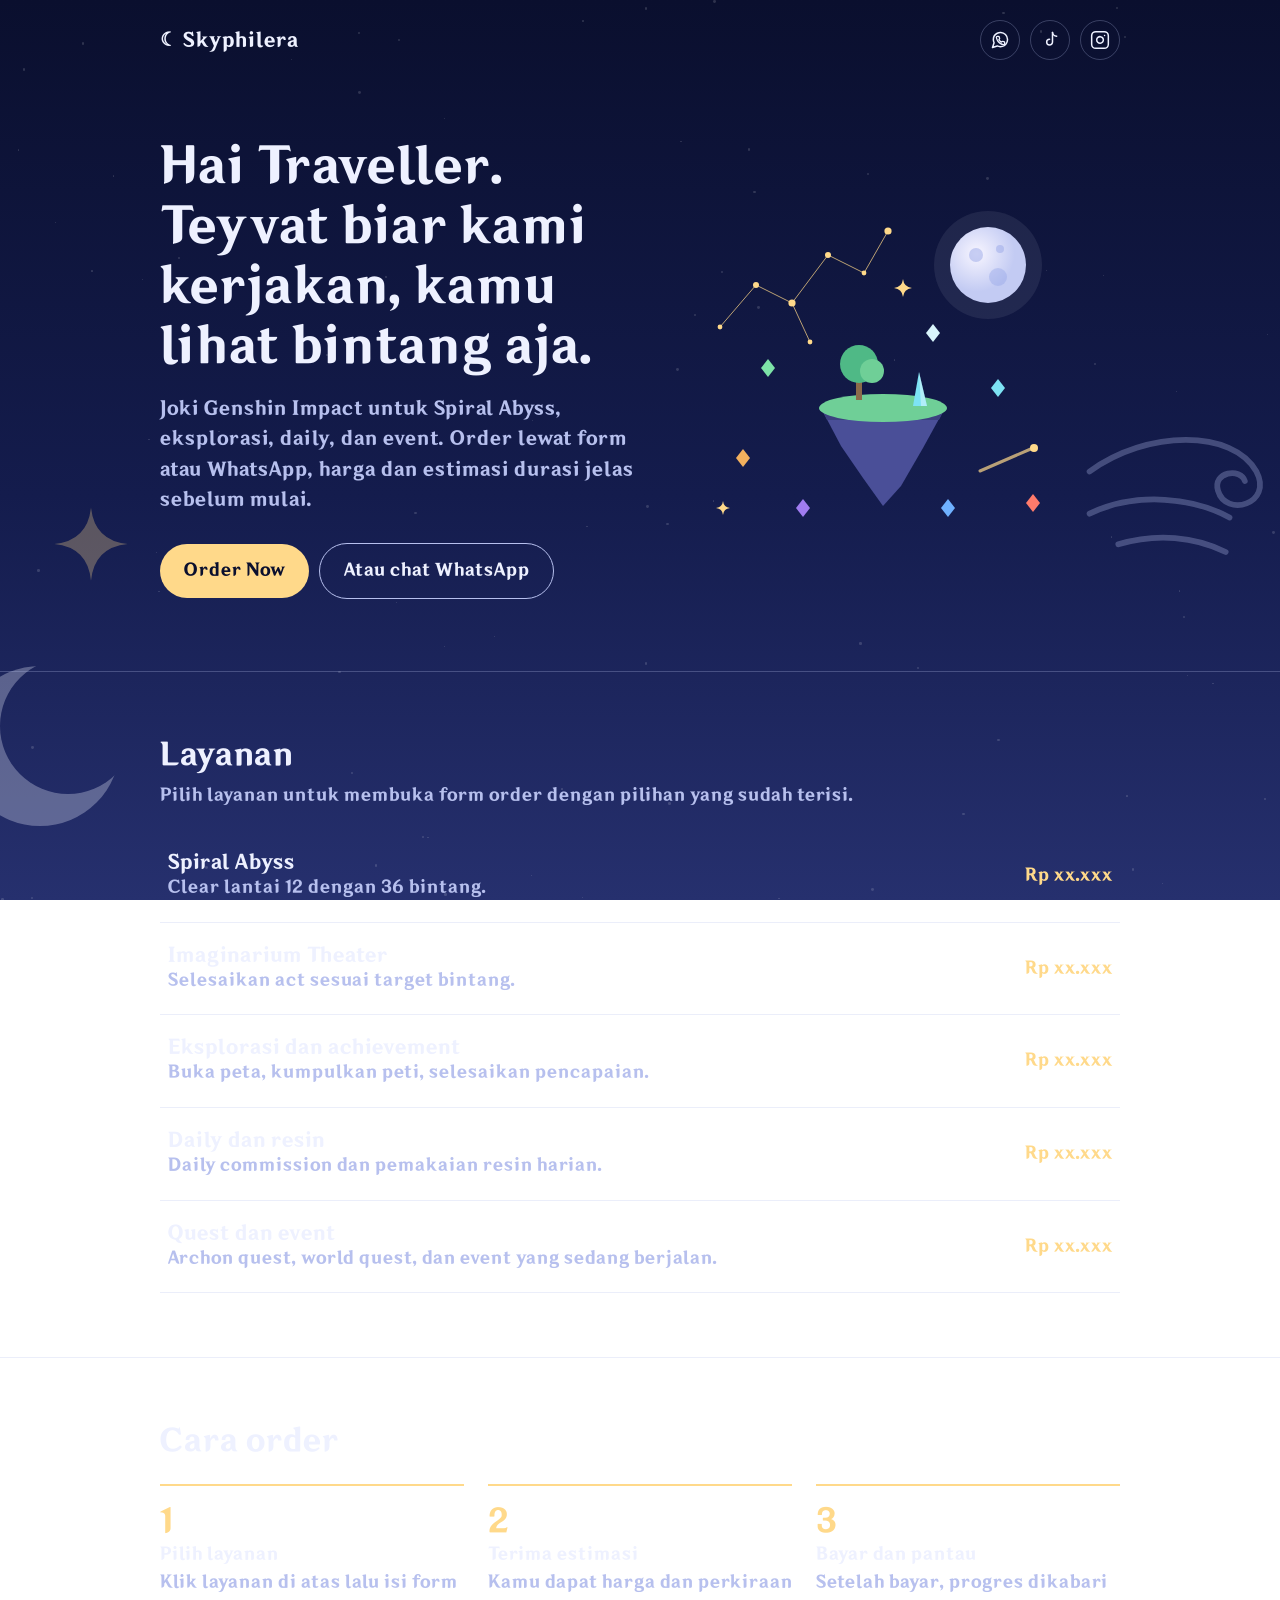
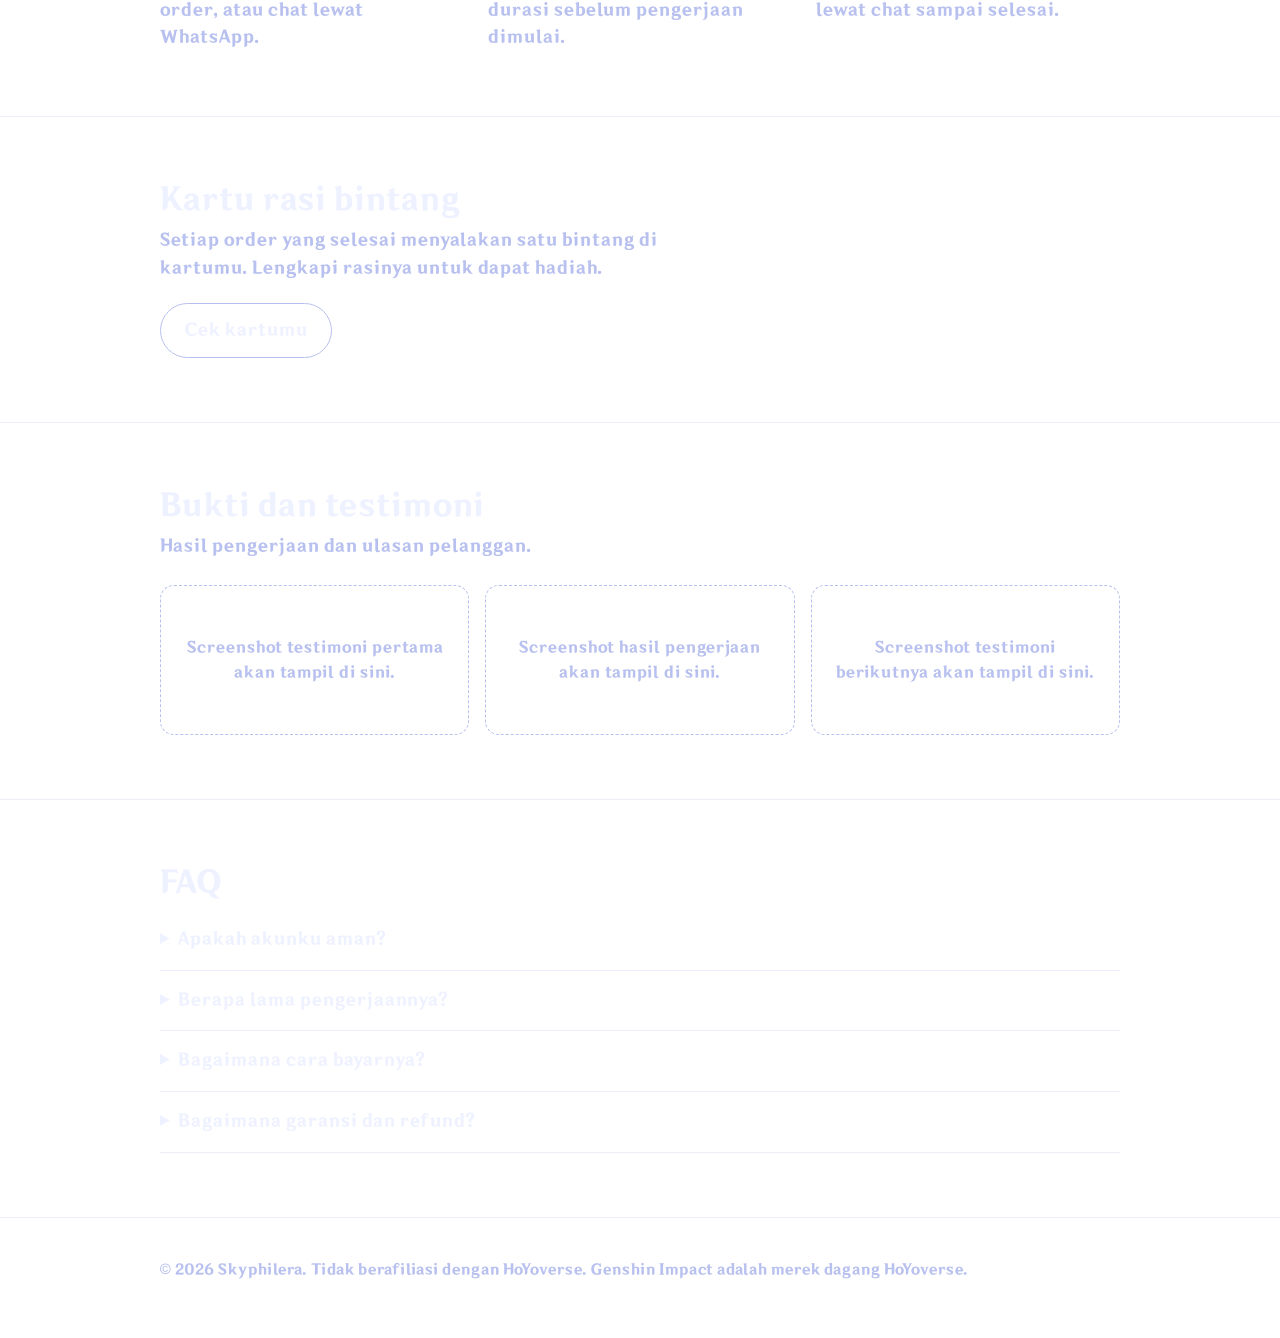
==== commit bb59e6d3: "Update index.html" ====
--- a/index.html
+++ b/index.html
@@ -3,7 +3,7 @@
 <head>
 <meta charset="UTF-8">
 <meta name="viewport" content="width=device-width, initial-scale=1.0">
-<title>Eyy Joki Genshin</title>
+<title>Skyphilera</title>
 <meta name="description" content="Joki Genshin Impact: Spiral Abyss, eksplorasi, daily, dan event. Order lewat WhatsApp.">
 <link rel="preconnect" href="https://fonts.googleapis.com">
 <link rel="preconnect" href="https://fonts.gstatic.com" crossorigin>
@@ -15,7 +15,7 @@
 
 <header>
   <div class="wrap">
-    <a class="brand" href="#">☾ Eyy Joki Genshin</a>
+    <a class="brand" href="#">☾ Skyphilera</a>
     <div id="social" class="social"></div>
   </div>
 </header>
@@ -23,9 +23,9 @@
 <main>
   <div class="wrap hero">
     <div>
-      <h1>Biar Teyvat kami kerjakan, kamu tinggal lihat bintang.</h1>
+      <h1>Hai Traveller. Teyvat biar kami kerjakan, kamu lihat bintang aja.</h1>
       <p class="lead">Joki Genshin Impact untuk Spiral Abyss, eksplorasi, daily, dan event. Order lewat form atau WhatsApp, harga dan estimasi durasi jelas sebelum mulai.</p>
-      <a class="btn" href="order.html">Order sekarang</a><a class="btn ghost wa" href="#">Atau chat WhatsApp</a>
+      <a class="btn" href="order.html">Order Now</a><a class="btn ghost wa" href="#">Atau chat WhatsApp</a>
     </div>
     <div class="sky" aria-hidden="true">
       <svg viewBox="0 0 360 320">
@@ -104,7 +104,7 @@
 
   <section class="block" id="faq">
     <div class="wrap">
-      <h2>Pertanyaan umum</h2>
+      <h2>FAQ</h2>
       <details><summary>Apakah akunku aman?</summary><p>Joki dengan login akun melanggar aturan HoYoverse, jadi selalu ada risiko sanksi pada akun. Risiko itu tidak bisa dijamin nol. Pertimbangkan dulu sebelum order, dan tanyakan detailnya lewat chat.</p></details>
       <details><summary>Berapa lama pengerjaannya?</summary><p>Tergantung layanan dan kondisi akunmu. Estimasi durasi diberikan sebelum pengerjaan dimulai.</p></details>
       <details><summary>Bagaimana cara bayarnya?</summary><p>Metode pembayaran diinfokan lewat WhatsApp setelah kamu menyetujui harga.</p></details>
@@ -115,7 +115,7 @@
 
 <footer>
   <div class="wrap">
-    <p>© 2026 Eyy Joki Genshin. Tidak berafiliasi dengan HoYoverse. Genshin Impact adalah merek dagang HoYoverse.</p>
+    <p>© 2026 Skyphilera. Tidak berafiliasi dengan HoYoverse. Genshin Impact adalah merek dagang HoYoverse.</p>
   </div>
 </footer>
 
--- a/style.css
+++ b/style.css
@@ -73,21 +73,3 @@
 @media(max-width:720px){.deco{display:none}.hero .btn+.btn{margin:12px 0 0}}
 @media(prefers-reduced-motion:reduce){.astro,.sat{animation:none}}
 
-.lookup .btn{justify-self:start}
-.cardbox{margin-top:24px;max-width:560px;padding:22px;border:1px solid var(--line);border-radius:18px;background:rgba(27,37,89,.6)}
-.cardbox .ch{display:flex;justify-content:space-between;align-items:center;gap:12px}
-.cardbox .ch h2{margin:0}
-.code{font-weight:700;color:var(--star);letter-spacing:.04em}
-.cardbox svg{display:block;width:100%;height:auto;margin:14px auto}
-.ln{stroke:var(--mist);stroke-width:1.5;stroke-dasharray:4 5;opacity:.3}
-.ln.on{stroke:var(--star);stroke-dasharray:140;stroke-dashoffset:140;opacity:.9;animation:draw 1s ease forwards}
-.sd{fill:none;stroke:var(--mist);stroke-width:1.5;opacity:.6}
-.sd.on{fill:var(--star);stroke:none;opacity:1;filter:drop-shadow(0 0 6px #ffd98a);transform-box:fill-box;transform-origin:center;animation:pop .6s ease both}
-@keyframes pop{from{opacity:0;transform:scale(.2)}to{opacity:1;transform:scale(1)}}
-.status-text{font-weight:700;margin:0}
-.rew{list-style:none;padding:0;margin:16px 0 0}
-.rew li{display:flex;justify-content:space-between;gap:12px;padding:12px 0;border-top:1px solid var(--line);color:var(--mist)}
-.rew li.got{color:var(--moon)}
-.rew li.got b{color:var(--star)}
-.rules{max-width:36rem;color:var(--mist);padding-left:20px}
-@media(prefers-reduced-motion:reduce){.ln.on{animation:none;stroke-dashoffset:0}.sd.on{animation:none}}
